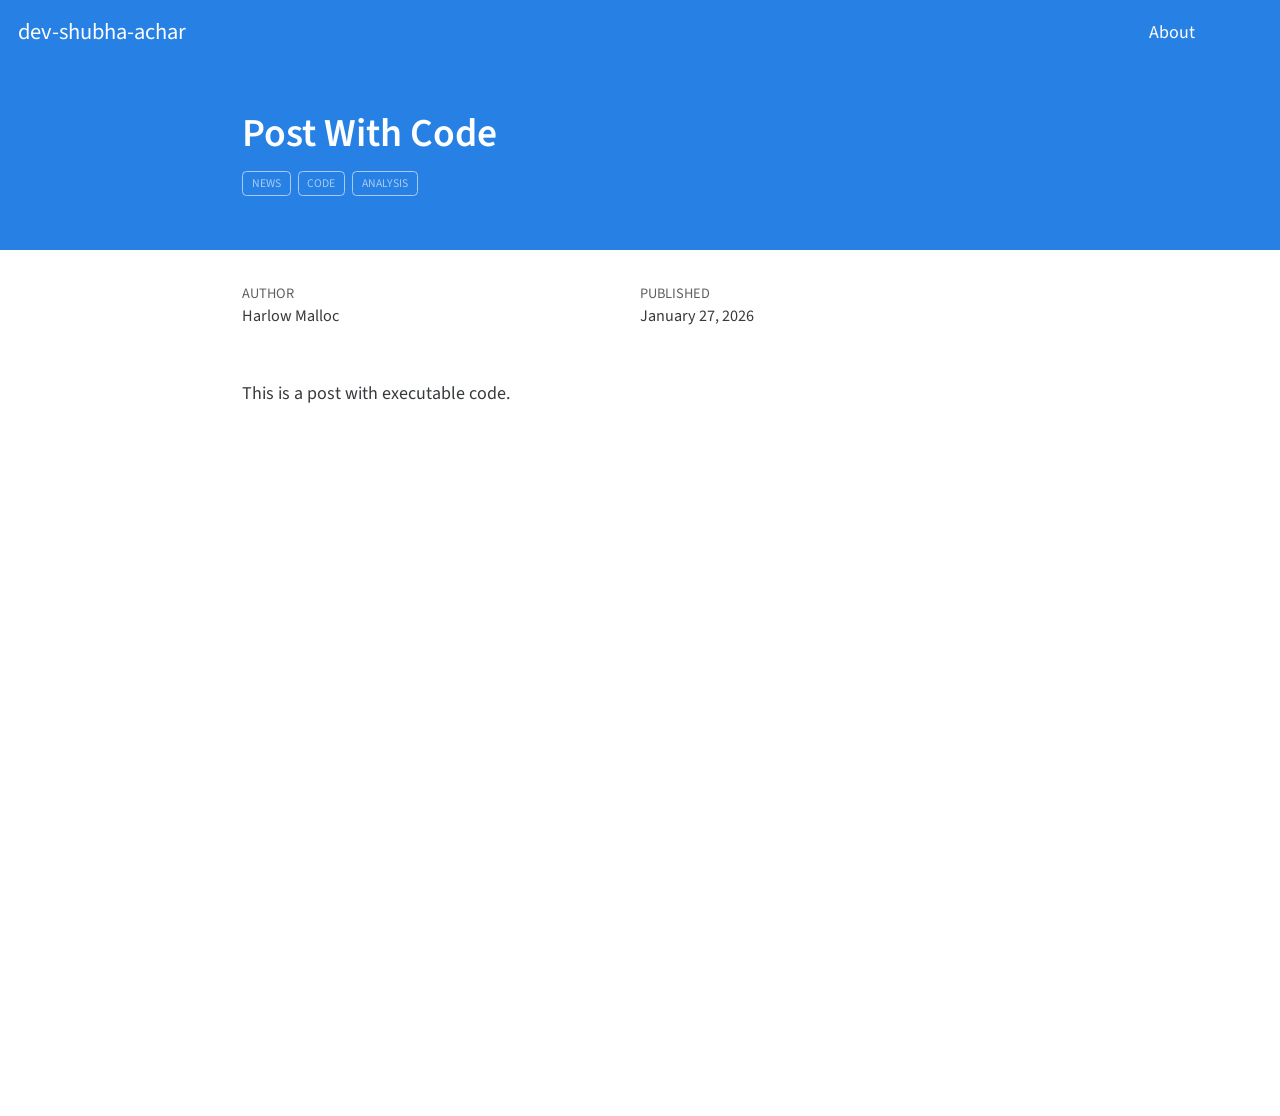
==== posts/post-with-code/index.html @ ad769912 "Built site for gh-pages" ====
<!DOCTYPE html>
<html xmlns="http://www.w3.org/1999/xhtml" lang="en" xml:lang="en"><head>

<meta charset="utf-8">
<meta name="generator" content="quarto-1.1.251">

<meta name="viewport" content="width=device-width, initial-scale=1.0, user-scalable=yes">

<meta name="author" content="Harlow Malloc">
<meta name="dcterms.date" content="2026-01-27">

<title>dev-shubha-achar - Post With Code</title>
<style>
code{white-space: pre-wrap;}
span.smallcaps{font-variant: small-caps;}
div.columns{display: flex; gap: min(4vw, 1.5em);}
div.column{flex: auto; overflow-x: auto;}
div.hanging-indent{margin-left: 1.5em; text-indent: -1.5em;}
ul.task-list{list-style: none;}
ul.task-list li input[type="checkbox"] {
  width: 0.8em;
  margin: 0 0.8em 0.2em -1.6em;
  vertical-align: middle;
}
</style>


<script src="../../site_libs/quarto-nav/quarto-nav.js"></script>
<script src="../../site_libs/quarto-nav/headroom.min.js"></script>
<script src="../../site_libs/clipboard/clipboard.min.js"></script>
<script src="../../site_libs/quarto-search/autocomplete.umd.js"></script>
<script src="../../site_libs/quarto-search/fuse.min.js"></script>
<script src="../../site_libs/quarto-search/quarto-search.js"></script>
<meta name="quarto:offset" content="../../">
<script src="../../site_libs/quarto-html/quarto.js"></script>
<script src="../../site_libs/quarto-html/popper.min.js"></script>
<script src="../../site_libs/quarto-html/tippy.umd.min.js"></script>
<script src="../../site_libs/quarto-html/anchor.min.js"></script>
<link href="../../site_libs/quarto-html/tippy.css" rel="stylesheet">
<link href="../../site_libs/quarto-html/quarto-syntax-highlighting.css" rel="stylesheet" id="quarto-text-highlighting-styles">
<script src="../../site_libs/bootstrap/bootstrap.min.js"></script>
<link href="../../site_libs/bootstrap/bootstrap-icons.css" rel="stylesheet">
<link href="../../site_libs/bootstrap/bootstrap.min.css" rel="stylesheet" id="quarto-bootstrap" data-mode="light">
<script id="quarto-search-options" type="application/json">{
  "location": "navbar",
  "copy-button": false,
  "collapse-after": 3,
  "panel-placement": "end",
  "type": "overlay",
  "limit": 20,
  "language": {
    "search-no-results-text": "No results",
    "search-matching-documents-text": "matching documents",
    "search-copy-link-title": "Copy link to search",
    "search-hide-matches-text": "Hide additional matches",
    "search-more-match-text": "more match in this document",
    "search-more-matches-text": "more matches in this document",
    "search-clear-button-title": "Clear",
    "search-detached-cancel-button-title": "Cancel",
    "search-submit-button-title": "Submit"
  }
}</script>


<link rel="stylesheet" href="../../styles.css">
</head>

<body class="nav-fixed fullcontent">

<div id="quarto-search-results"></div>
  <header id="quarto-header" class="headroom fixed-top">
    <nav class="navbar navbar-expand-lg navbar-dark ">
      <div class="navbar-container container-fluid">
      <div class="navbar-brand-container">
    <a class="navbar-brand" href="../../index.html">
    <span class="navbar-title">dev-shubha-achar</span>
    </a>
  </div>
          <button class="navbar-toggler" type="button" data-bs-toggle="collapse" data-bs-target="#navbarCollapse" aria-controls="navbarCollapse" aria-expanded="false" aria-label="Toggle navigation" onclick="if (window.quartoToggleHeadroom) { window.quartoToggleHeadroom(); }">
  <span class="navbar-toggler-icon"></span>
</button>
          <div class="collapse navbar-collapse" id="navbarCollapse">
            <ul class="navbar-nav navbar-nav-scroll ms-auto">
  <li class="nav-item">
    <a class="nav-link" href="../../about.html">About</a>
  </li>  
  <li class="nav-item compact">
    <a class="nav-link" href="https://github.com/dev-shubha-achar"><i class="bi bi-github" role="img">
</i> 
 </a>
  </li>  
  <li class="nav-item compact">
    <a class="nav-link" href="https://x.com/AcharShubha"><i class="bi bi-x" role="img">
</i> 
 </a>
  </li>  
</ul>
              <div id="quarto-search" class="" title="Search"></div>
          </div> <!-- /navcollapse -->
      </div> <!-- /container-fluid -->
    </nav>
</header>
<!-- content -->
<header id="title-block-header" class="quarto-title-block default page-columns page-full">
  <div class="quarto-title-banner page-columns page-full">
    <div class="quarto-title column-body">
      <h1 class="title">Post With Code</h1>
                                <div class="quarto-categories">
                <div class="quarto-category">news</div>
                <div class="quarto-category">code</div>
                <div class="quarto-category">analysis</div>
              </div>
                  </div>
  </div>
    
  
  <div class="quarto-title-meta">

      <div>
      <div class="quarto-title-meta-heading">Author</div>
      <div class="quarto-title-meta-contents">
               <p>Harlow Malloc </p>
            </div>
    </div>
      
      <div>
      <div class="quarto-title-meta-heading">Published</div>
      <div class="quarto-title-meta-contents">
        <p class="date">January 27, 2026</p>
      </div>
    </div>
      
    </div>
    
  
  </header><div id="quarto-content" class="quarto-container page-columns page-rows-contents page-layout-article page-navbar">
<!-- sidebar -->
<!-- margin-sidebar -->
    
<!-- main -->
<main class="content quarto-banner-title-block" id="quarto-document-content">




<p>This is a post with executable code.</p>



</main> <!-- /main -->
<script id="quarto-html-after-body" type="application/javascript">
window.document.addEventListener("DOMContentLoaded", function (event) {
  const toggleBodyColorMode = (bsSheetEl) => {
    const mode = bsSheetEl.getAttribute("data-mode");
    const bodyEl = window.document.querySelector("body");
    if (mode === "dark") {
      bodyEl.classList.add("quarto-dark");
      bodyEl.classList.remove("quarto-light");
    } else {
      bodyEl.classList.add("quarto-light");
      bodyEl.classList.remove("quarto-dark");
    }
  }
  const toggleBodyColorPrimary = () => {
    const bsSheetEl = window.document.querySelector("link#quarto-bootstrap");
    if (bsSheetEl) {
      toggleBodyColorMode(bsSheetEl);
    }
  }
  toggleBodyColorPrimary();  
  const icon = "";
  const anchorJS = new window.AnchorJS();
  anchorJS.options = {
    placement: 'right',
    icon: icon
  };
  anchorJS.add('.anchored');
  const clipboard = new window.ClipboardJS('.code-copy-button', {
    target: function(trigger) {
      return trigger.previousElementSibling;
    }
  });
  clipboard.on('success', function(e) {
    // button target
    const button = e.trigger;
    // don't keep focus
    button.blur();
    // flash "checked"
    button.classList.add('code-copy-button-checked');
    var currentTitle = button.getAttribute("title");
    button.setAttribute("title", "Copied!");
    setTimeout(function() {
      button.setAttribute("title", currentTitle);
      button.classList.remove('code-copy-button-checked');
    }, 1000);
    // clear code selection
    e.clearSelection();
  });
  function tippyHover(el, contentFn) {
    const config = {
      allowHTML: true,
      content: contentFn,
      maxWidth: 500,
      delay: 100,
      arrow: false,
      appendTo: function(el) {
          return el.parentElement;
      },
      interactive: true,
      interactiveBorder: 10,
      theme: 'quarto',
      placement: 'bottom-start'
    };
    window.tippy(el, config); 
  }
  const noterefs = window.document.querySelectorAll('a[role="doc-noteref"]');
  for (var i=0; i<noterefs.length; i++) {
    const ref = noterefs[i];
    tippyHover(ref, function() {
      // use id or data attribute instead here
      let href = ref.getAttribute('data-footnote-href') || ref.getAttribute('href');
      try { href = new URL(href).hash; } catch {}
      const id = href.replace(/^#\/?/, "");
      const note = window.document.getElementById(id);
      return note.innerHTML;
    });
  }
  var bibliorefs = window.document.querySelectorAll('a[role="doc-biblioref"]');
  for (var i=0; i<bibliorefs.length; i++) {
    const ref = bibliorefs[i];
    const cites = ref.parentNode.getAttribute('data-cites').split(' ');
    tippyHover(ref, function() {
      var popup = window.document.createElement('div');
      cites.forEach(function(cite) {
        var citeDiv = window.document.createElement('div');
        citeDiv.classList.add('hanging-indent');
        citeDiv.classList.add('csl-entry');
        var biblioDiv = window.document.getElementById('ref-' + cite);
        if (biblioDiv) {
          citeDiv.innerHTML = biblioDiv.innerHTML;
        }
        popup.appendChild(citeDiv);
      });
      return popup.innerHTML;
    });
  }
});
</script>
</div> <!-- /content -->



</body></html>
---- site_libs/quarto-html/tippy.css ----
.tippy-box[data-animation=fade][data-state=hidden]{opacity:0}[data-tippy-root]{max-width:calc(100vw - 10px)}.tippy-box{position:relative;background-color:#333;color:#fff;border-radius:4px;font-size:14px;line-height:1.4;white-space:normal;outline:0;transition-property:transform,visibility,opacity}.tippy-box[data-placement^=top]>.tippy-arrow{bottom:0}.tippy-box[data-placement^=top]>.tippy-arrow:before{bottom:-7px;left:0;border-width:8px 8px 0;border-top-color:initial;transform-origin:center top}.tippy-box[data-placement^=bottom]>.tippy-arrow{top:0}.tippy-box[data-placement^=bottom]>.tippy-arrow:before{top:-7px;left:0;border-width:0 8px 8px;border-bottom-color:initial;transform-origin:center bottom}.tippy-box[data-placement^=left]>.tippy-arrow{right:0}.tippy-box[data-placement^=left]>.tippy-arrow:before{border-width:8px 0 8px 8px;border-left-color:initial;right:-7px;transform-origin:center left}.tippy-box[data-placement^=right]>.tippy-arrow{left:0}.tippy-box[data-placement^=right]>.tippy-arrow:before{left:-7px;border-width:8px 8px 8px 0;border-right-color:initial;transform-origin:center right}.tippy-box[data-inertia][data-state=visible]{transition-timing-function:cubic-bezier(.54,1.5,.38,1.11)}.tippy-arrow{width:16px;height:16px;color:#333}.tippy-arrow:before{content:"";position:absolute;border-color:transparent;border-style:solid}.tippy-content{position:relative;padding:5px 9px;z-index:1}
---- styles.css ----
/* css styles */
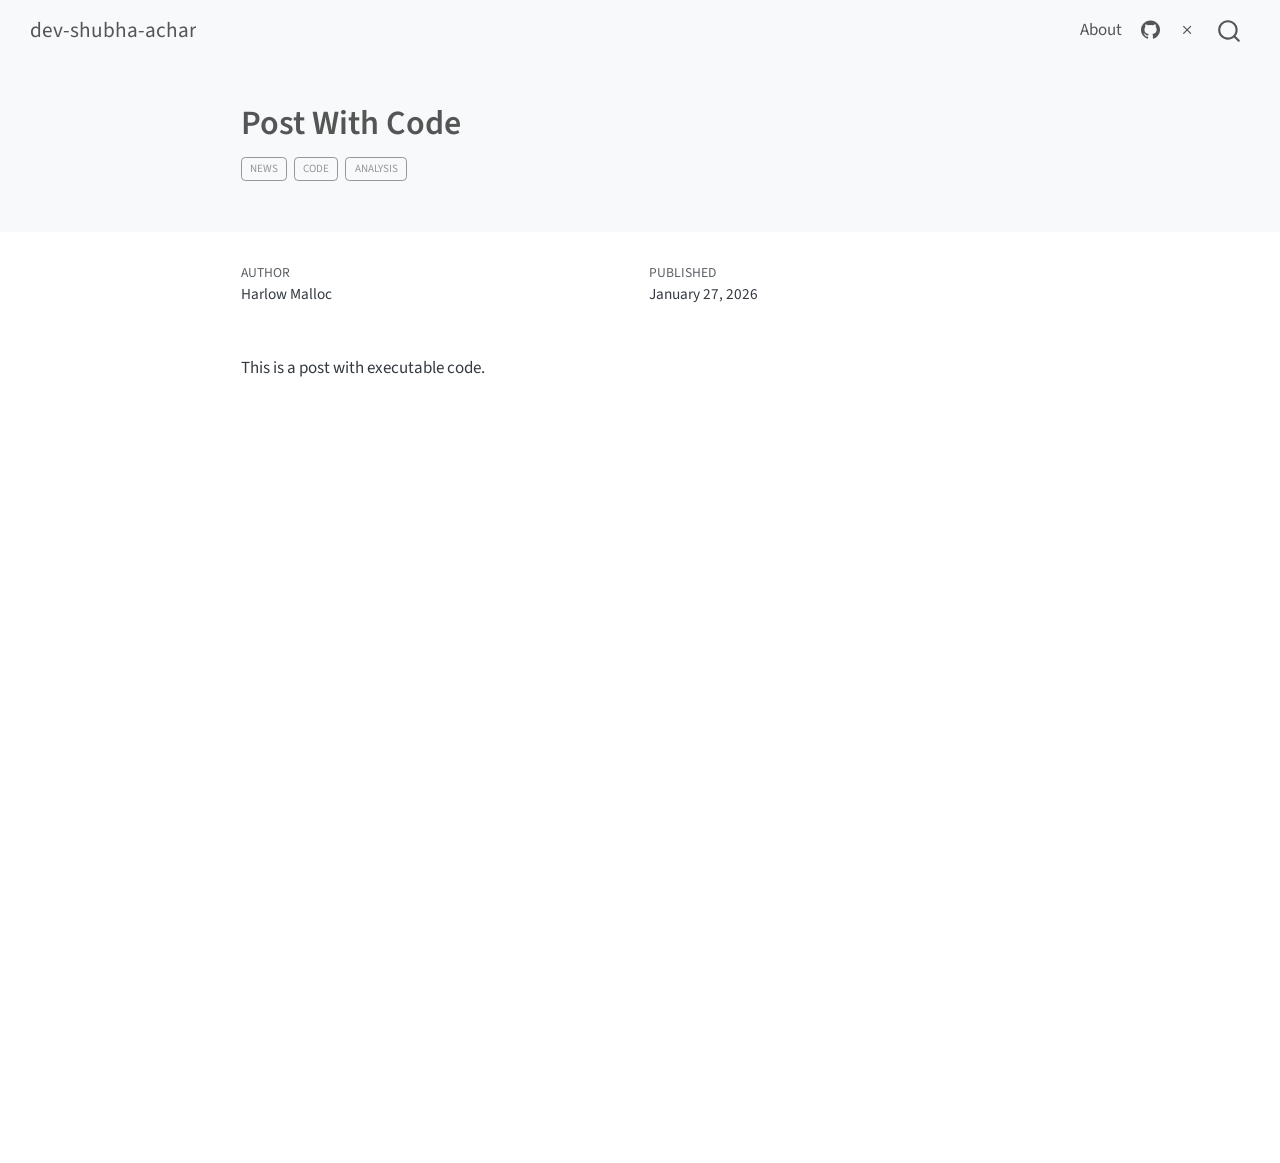
==== commit 7fe34d9d: "Built site for gh-pages" ====
--- a/posts/post-with-code/index.html
+++ b/posts/post-with-code/index.html
@@ -2,14 +2,14 @@
 <html xmlns="http://www.w3.org/1999/xhtml" lang="en" xml:lang="en"><head>
 
 <meta charset="utf-8">
-<meta name="generator" content="quarto-1.1.251">
+<meta name="generator" content="quarto-1.8.27">
 
 <meta name="viewport" content="width=device-width, initial-scale=1.0, user-scalable=yes">
 
 <meta name="author" content="Harlow Malloc">
 <meta name="dcterms.date" content="2026-01-27">
 
-<title>dev-shubha-achar - Post With Code</title>
+<title>Post With Code – dev-shubha-achar</title>
 <style>
 code{white-space: pre-wrap;}
 span.smallcaps{font-variant: small-caps;}
@@ -19,7 +19,7 @@
 ul.task-list{list-style: none;}
 ul.task-list li input[type="checkbox"] {
   width: 0.8em;
-  margin: 0 0.8em 0.2em -1.6em;
+  margin: 0 0.8em 0.2em -1em; /* quarto-specific, see https://github.com/quarto-dev/quarto-cli/issues/4556 */ 
   vertical-align: middle;
 }
 </style>
@@ -32,22 +32,30 @@
 <script src="../../site_libs/quarto-search/fuse.min.js"></script>
 <script src="../../site_libs/quarto-search/quarto-search.js"></script>
 <meta name="quarto:offset" content="../../">
-<script src="../../site_libs/quarto-html/quarto.js"></script>
+<script src="../../site_libs/quarto-html/quarto.js" type="module"></script>
+<script src="../../site_libs/quarto-html/tabsets/tabsets.js" type="module"></script>
+<script src="../../site_libs/quarto-html/axe/axe-check.js" type="module"></script>
 <script src="../../site_libs/quarto-html/popper.min.js"></script>
 <script src="../../site_libs/quarto-html/tippy.umd.min.js"></script>
 <script src="../../site_libs/quarto-html/anchor.min.js"></script>
 <link href="../../site_libs/quarto-html/tippy.css" rel="stylesheet">
-<link href="../../site_libs/quarto-html/quarto-syntax-highlighting.css" rel="stylesheet" id="quarto-text-highlighting-styles">
+<link href="../../site_libs/quarto-html/quarto-syntax-highlighting-ed96de9b727972fe78a7b5d16c58bf87.css" rel="stylesheet" id="quarto-text-highlighting-styles">
 <script src="../../site_libs/bootstrap/bootstrap.min.js"></script>
 <link href="../../site_libs/bootstrap/bootstrap-icons.css" rel="stylesheet">
-<link href="../../site_libs/bootstrap/bootstrap.min.css" rel="stylesheet" id="quarto-bootstrap" data-mode="light">
+<link href="../../site_libs/bootstrap/bootstrap-0b37c64f34216b628666a8dac638b53b.min.css" rel="stylesheet" append-hash="true" id="quarto-bootstrap" data-mode="light">
 <script id="quarto-search-options" type="application/json">{
   "location": "navbar",
   "copy-button": false,
   "collapse-after": 3,
   "panel-placement": "end",
   "type": "overlay",
-  "limit": 20,
+  "limit": 50,
+  "keyboard-shortcut": [
+    "f",
+    "/",
+    "s"
+  ],
+  "show-item-context": false,
   "language": {
     "search-no-results-text": "No results",
     "search-matching-documents-text": "matching documents",
@@ -56,8 +64,10 @@
     "search-more-match-text": "more match in this document",
     "search-more-matches-text": "more matches in this document",
     "search-clear-button-title": "Clear",
+    "search-text-placeholder": "",
     "search-detached-cancel-button-title": "Cancel",
-    "search-submit-button-title": "Submit"
+    "search-submit-button-title": "Submit",
+    "search-label": "Search"
   }
 }</script>
 
@@ -65,38 +75,41 @@
 <link rel="stylesheet" href="../../styles.css">
 </head>
 
-<body class="nav-fixed fullcontent">
+<body class="nav-fixed fullcontent quarto-light">
 
 <div id="quarto-search-results"></div>
-  <header id="quarto-header" class="headroom fixed-top">
-    <nav class="navbar navbar-expand-lg navbar-dark ">
+  <header id="quarto-header" class="headroom fixed-top quarto-banner">
+    <nav class="navbar navbar-expand-lg " data-bs-theme="dark">
       <div class="navbar-container container-fluid">
-      <div class="navbar-brand-container">
+      <div class="navbar-brand-container mx-auto">
     <a class="navbar-brand" href="../../index.html">
     <span class="navbar-title">dev-shubha-achar</span>
     </a>
   </div>
-          <button class="navbar-toggler" type="button" data-bs-toggle="collapse" data-bs-target="#navbarCollapse" aria-controls="navbarCollapse" aria-expanded="false" aria-label="Toggle navigation" onclick="if (window.quartoToggleHeadroom) { window.quartoToggleHeadroom(); }">
+            <div id="quarto-search" class="" title="Search"></div>
+          <button class="navbar-toggler" type="button" data-bs-toggle="collapse" data-bs-target="#navbarCollapse" aria-controls="navbarCollapse" role="menu" aria-expanded="false" aria-label="Toggle navigation" onclick="if (window.quartoToggleHeadroom) { window.quartoToggleHeadroom(); }">
   <span class="navbar-toggler-icon"></span>
 </button>
           <div class="collapse navbar-collapse" id="navbarCollapse">
             <ul class="navbar-nav navbar-nav-scroll ms-auto">
   <li class="nav-item">
-    <a class="nav-link" href="../../about.html">About</a>
+    <a class="nav-link" href="../../about.html"> 
+<span class="menu-text">About</span></a>
   </li>  
   <li class="nav-item compact">
-    <a class="nav-link" href="https://github.com/dev-shubha-achar"><i class="bi bi-github" role="img">
+    <a class="nav-link" href="https://github.com/dev-shubha-achar"> <i class="bi bi-github" role="img">
 </i> 
- </a>
+<span class="menu-text"></span></a>
   </li>  
   <li class="nav-item compact">
-    <a class="nav-link" href="https://x.com/AcharShubha"><i class="bi bi-x" role="img">
+    <a class="nav-link" href="https://x.com/AcharShubha"> <i class="bi bi-x" role="img">
 </i> 
- </a>
+<span class="menu-text"></span></a>
   </li>  
 </ul>
-              <div id="quarto-search" class="" title="Search"></div>
           </div> <!-- /navcollapse -->
+            <div class="quarto-navbar-tools">
+</div>
       </div> <!-- /container-fluid -->
     </nav>
 </header>
@@ -129,6 +142,7 @@
         <p class="date">January 27, 2026</p>
       </div>
     </div>
+    
       
     </div>
     
@@ -143,111 +157,415 @@
 
 
 
+
 <p>This is a post with executable code.</p>
 
 
 
 </main> <!-- /main -->
 <script id="quarto-html-after-body" type="application/javascript">
-window.document.addEventListener("DOMContentLoaded", function (event) {
-  const toggleBodyColorMode = (bsSheetEl) => {
-    const mode = bsSheetEl.getAttribute("data-mode");
-    const bodyEl = window.document.querySelector("body");
-    if (mode === "dark") {
-      bodyEl.classList.add("quarto-dark");
-      bodyEl.classList.remove("quarto-light");
-    } else {
-      bodyEl.classList.add("quarto-light");
-      bodyEl.classList.remove("quarto-dark");
-    }
-  }
-  const toggleBodyColorPrimary = () => {
-    const bsSheetEl = window.document.querySelector("link#quarto-bootstrap");
-    if (bsSheetEl) {
-      toggleBodyColorMode(bsSheetEl);
-    }
-  }
-  toggleBodyColorPrimary();  
-  const icon = "";
-  const anchorJS = new window.AnchorJS();
-  anchorJS.options = {
-    placement: 'right',
-    icon: icon
-  };
-  anchorJS.add('.anchored');
-  const clipboard = new window.ClipboardJS('.code-copy-button', {
-    target: function(trigger) {
-      return trigger.previousElementSibling;
+  window.document.addEventListener("DOMContentLoaded", function (event) {
+    const icon = "";
+    const anchorJS = new window.AnchorJS();
+    anchorJS.options = {
+      placement: 'right',
+      icon: icon
+    };
+    anchorJS.add('.anchored');
+    const isCodeAnnotation = (el) => {
+      for (const clz of el.classList) {
+        if (clz.startsWith('code-annotation-')) {                     
+          return true;
+        }
+      }
+      return false;
+    }
+    const onCopySuccess = function(e) {
+      // button target
+      const button = e.trigger;
+      // don't keep focus
+      button.blur();
+      // flash "checked"
+      button.classList.add('code-copy-button-checked');
+      var currentTitle = button.getAttribute("title");
+      button.setAttribute("title", "Copied!");
+      let tooltip;
+      if (window.bootstrap) {
+        button.setAttribute("data-bs-toggle", "tooltip");
+        button.setAttribute("data-bs-placement", "left");
+        button.setAttribute("data-bs-title", "Copied!");
+        tooltip = new bootstrap.Tooltip(button, 
+          { trigger: "manual", 
+            customClass: "code-copy-button-tooltip",
+            offset: [0, -8]});
+        tooltip.show();    
+      }
+      setTimeout(function() {
+        if (tooltip) {
+          tooltip.hide();
+          button.removeAttribute("data-bs-title");
+          button.removeAttribute("data-bs-toggle");
+          button.removeAttribute("data-bs-placement");
+        }
+        button.setAttribute("title", currentTitle);
+        button.classList.remove('code-copy-button-checked');
+      }, 1000);
+      // clear code selection
+      e.clearSelection();
+    }
+    const getTextToCopy = function(trigger) {
+      const outerScaffold = trigger.parentElement.cloneNode(true);
+      const codeEl = outerScaffold.querySelector('code');
+      for (const childEl of codeEl.children) {
+        if (isCodeAnnotation(childEl)) {
+          childEl.remove();
+        }
+      }
+      return codeEl.innerText;
+    }
+    const clipboard = new window.ClipboardJS('.code-copy-button:not([data-in-quarto-modal])', {
+      text: getTextToCopy
+    });
+    clipboard.on('success', onCopySuccess);
+    if (window.document.getElementById('quarto-embedded-source-code-modal')) {
+      const clipboardModal = new window.ClipboardJS('.code-copy-button[data-in-quarto-modal]', {
+        text: getTextToCopy,
+        container: window.document.getElementById('quarto-embedded-source-code-modal')
+      });
+      clipboardModal.on('success', onCopySuccess);
+    }
+      var localhostRegex = new RegExp(/^(?:http|https):\/\/localhost\:?[0-9]*\//);
+      var mailtoRegex = new RegExp(/^mailto:/);
+        var filterRegex = new RegExp("https:\/\/dev-shubha-achar\.github\.io\/");
+      var isInternal = (href) => {
+          return filterRegex.test(href) || localhostRegex.test(href) || mailtoRegex.test(href);
+      }
+      // Inspect non-navigation links and adorn them if external
+     var links = window.document.querySelectorAll('a[href]:not(.nav-link):not(.navbar-brand):not(.toc-action):not(.sidebar-link):not(.sidebar-item-toggle):not(.pagination-link):not(.no-external):not([aria-hidden]):not(.dropdown-item):not(.quarto-navigation-tool):not(.about-link)');
+      for (var i=0; i<links.length; i++) {
+        const link = links[i];
+        if (!isInternal(link.href)) {
+          // undo the damage that might have been done by quarto-nav.js in the case of
+          // links that we want to consider external
+          if (link.dataset.originalHref !== undefined) {
+            link.href = link.dataset.originalHref;
+          }
+        }
+      }
+    function tippyHover(el, contentFn, onTriggerFn, onUntriggerFn) {
+      const config = {
+        allowHTML: true,
+        maxWidth: 500,
+        delay: 100,
+        arrow: false,
+        appendTo: function(el) {
+            return el.parentElement;
+        },
+        interactive: true,
+        interactiveBorder: 10,
+        theme: 'quarto',
+        placement: 'bottom-start',
+      };
+      if (contentFn) {
+        config.content = contentFn;
+      }
+      if (onTriggerFn) {
+        config.onTrigger = onTriggerFn;
+      }
+      if (onUntriggerFn) {
+        config.onUntrigger = onUntriggerFn;
+      }
+      window.tippy(el, config); 
+    }
+    const noterefs = window.document.querySelectorAll('a[role="doc-noteref"]');
+    for (var i=0; i<noterefs.length; i++) {
+      const ref = noterefs[i];
+      tippyHover(ref, function() {
+        // use id or data attribute instead here
+        let href = ref.getAttribute('data-footnote-href') || ref.getAttribute('href');
+        try { href = new URL(href).hash; } catch {}
+        const id = href.replace(/^#\/?/, "");
+        const note = window.document.getElementById(id);
+        if (note) {
+          return note.innerHTML;
+        } else {
+          return "";
+        }
+      });
+    }
+    const xrefs = window.document.querySelectorAll('a.quarto-xref');
+    const processXRef = (id, note) => {
+      // Strip column container classes
+      const stripColumnClz = (el) => {
+        el.classList.remove("page-full", "page-columns");
+        if (el.children) {
+          for (const child of el.children) {
+            stripColumnClz(child);
+          }
+        }
+      }
+      stripColumnClz(note)
+      if (id === null || id.startsWith('sec-')) {
+        // Special case sections, only their first couple elements
+        const container = document.createElement("div");
+        if (note.children && note.children.length > 2) {
+          container.appendChild(note.children[0].cloneNode(true));
+          for (let i = 1; i < note.children.length; i++) {
+            const child = note.children[i];
+            if (child.tagName === "P" && child.innerText === "") {
+              continue;
+            } else {
+              container.appendChild(child.cloneNode(true));
+              break;
+            }
+          }
+          if (window.Quarto?.typesetMath) {
+            window.Quarto.typesetMath(container);
+          }
+          return container.innerHTML
+        } else {
+          if (window.Quarto?.typesetMath) {
+            window.Quarto.typesetMath(note);
+          }
+          return note.innerHTML;
+        }
+      } else {
+        // Remove any anchor links if they are present
+        const anchorLink = note.querySelector('a.anchorjs-link');
+        if (anchorLink) {
+          anchorLink.remove();
+        }
+        if (window.Quarto?.typesetMath) {
+          window.Quarto.typesetMath(note);
+        }
+        if (note.classList.contains("callout")) {
+          return note.outerHTML;
+        } else {
+          return note.innerHTML;
+        }
+      }
+    }
+    for (var i=0; i<xrefs.length; i++) {
+      const xref = xrefs[i];
+      tippyHover(xref, undefined, function(instance) {
+        instance.disable();
+        let url = xref.getAttribute('href');
+        let hash = undefined; 
+        if (url.startsWith('#')) {
+          hash = url;
+        } else {
+          try { hash = new URL(url).hash; } catch {}
+        }
+        if (hash) {
+          const id = hash.replace(/^#\/?/, "");
+          const note = window.document.getElementById(id);
+          if (note !== null) {
+            try {
+              const html = processXRef(id, note.cloneNode(true));
+              instance.setContent(html);
+            } finally {
+              instance.enable();
+              instance.show();
+            }
+          } else {
+            // See if we can fetch this
+            fetch(url.split('#')[0])
+            .then(res => res.text())
+            .then(html => {
+              const parser = new DOMParser();
+              const htmlDoc = parser.parseFromString(html, "text/html");
+              const note = htmlDoc.getElementById(id);
+              if (note !== null) {
+                const html = processXRef(id, note);
+                instance.setContent(html);
+              } 
+            }).finally(() => {
+              instance.enable();
+              instance.show();
+            });
+          }
+        } else {
+          // See if we can fetch a full url (with no hash to target)
+          // This is a special case and we should probably do some content thinning / targeting
+          fetch(url)
+          .then(res => res.text())
+          .then(html => {
+            const parser = new DOMParser();
+            const htmlDoc = parser.parseFromString(html, "text/html");
+            const note = htmlDoc.querySelector('main.content');
+            if (note !== null) {
+              // This should only happen for chapter cross references
+              // (since there is no id in the URL)
+              // remove the first header
+              if (note.children.length > 0 && note.children[0].tagName === "HEADER") {
+                note.children[0].remove();
+              }
+              const html = processXRef(null, note);
+              instance.setContent(html);
+            } 
+          }).finally(() => {
+            instance.enable();
+            instance.show();
+          });
+        }
+      }, function(instance) {
+      });
+    }
+        let selectedAnnoteEl;
+        const selectorForAnnotation = ( cell, annotation) => {
+          let cellAttr = 'data-code-cell="' + cell + '"';
+          let lineAttr = 'data-code-annotation="' +  annotation + '"';
+          const selector = 'span[' + cellAttr + '][' + lineAttr + ']';
+          return selector;
+        }
+        const selectCodeLines = (annoteEl) => {
+          const doc = window.document;
+          const targetCell = annoteEl.getAttribute("data-target-cell");
+          const targetAnnotation = annoteEl.getAttribute("data-target-annotation");
+          const annoteSpan = window.document.querySelector(selectorForAnnotation(targetCell, targetAnnotation));
+          const lines = annoteSpan.getAttribute("data-code-lines").split(",");
+          const lineIds = lines.map((line) => {
+            return targetCell + "-" + line;
+          })
+          let top = null;
+          let height = null;
+          let parent = null;
+          if (lineIds.length > 0) {
+              //compute the position of the single el (top and bottom and make a div)
+              const el = window.document.getElementById(lineIds[0]);
+              top = el.offsetTop;
+              height = el.offsetHeight;
+              parent = el.parentElement.parentElement;
+            if (lineIds.length > 1) {
+              const lastEl = window.document.getElementById(lineIds[lineIds.length - 1]);
+              const bottom = lastEl.offsetTop + lastEl.offsetHeight;
+              height = bottom - top;
+            }
+            if (top !== null && height !== null && parent !== null) {
+              // cook up a div (if necessary) and position it 
+              let div = window.document.getElementById("code-annotation-line-highlight");
+              if (div === null) {
+                div = window.document.createElement("div");
+                div.setAttribute("id", "code-annotation-line-highlight");
+                div.style.position = 'absolute';
+                parent.appendChild(div);
+              }
+              div.style.top = top - 2 + "px";
+              div.style.height = height + 4 + "px";
+              div.style.left = 0;
+              let gutterDiv = window.document.getElementById("code-annotation-line-highlight-gutter");
+              if (gutterDiv === null) {
+                gutterDiv = window.document.createElement("div");
+                gutterDiv.setAttribute("id", "code-annotation-line-highlight-gutter");
+                gutterDiv.style.position = 'absolute';
+                const codeCell = window.document.getElementById(targetCell);
+                const gutter = codeCell.querySelector('.code-annotation-gutter');
+                gutter.appendChild(gutterDiv);
+              }
+              gutterDiv.style.top = top - 2 + "px";
+              gutterDiv.style.height = height + 4 + "px";
+            }
+            selectedAnnoteEl = annoteEl;
+          }
+        };
+        const unselectCodeLines = () => {
+          const elementsIds = ["code-annotation-line-highlight", "code-annotation-line-highlight-gutter"];
+          elementsIds.forEach((elId) => {
+            const div = window.document.getElementById(elId);
+            if (div) {
+              div.remove();
+            }
+          });
+          selectedAnnoteEl = undefined;
+        };
+          // Handle positioning of the toggle
+      window.addEventListener(
+        "resize",
+        throttle(() => {
+          elRect = undefined;
+          if (selectedAnnoteEl) {
+            selectCodeLines(selectedAnnoteEl);
+          }
+        }, 10)
+      );
+      function throttle(fn, ms) {
+      let throttle = false;
+      let timer;
+        return (...args) => {
+          if(!throttle) { // first call gets through
+              fn.apply(this, args);
+              throttle = true;
+          } else { // all the others get throttled
+              if(timer) clearTimeout(timer); // cancel #2
+              timer = setTimeout(() => {
+                fn.apply(this, args);
+                timer = throttle = false;
+              }, ms);
+          }
+        };
+      }
+        // Attach click handler to the DT
+        const annoteDls = window.document.querySelectorAll('dt[data-target-cell]');
+        for (const annoteDlNode of annoteDls) {
+          annoteDlNode.addEventListener('click', (event) => {
+            const clickedEl = event.target;
+            if (clickedEl !== selectedAnnoteEl) {
+              unselectCodeLines();
+              const activeEl = window.document.querySelector('dt[data-target-cell].code-annotation-active');
+              if (activeEl) {
+                activeEl.classList.remove('code-annotation-active');
+              }
+              selectCodeLines(clickedEl);
+              clickedEl.classList.add('code-annotation-active');
+            } else {
+              // Unselect the line
+              unselectCodeLines();
+              clickedEl.classList.remove('code-annotation-active');
+            }
+          });
+        }
+    const findCites = (el) => {
+      const parentEl = el.parentElement;
+      if (parentEl) {
+        const cites = parentEl.dataset.cites;
+        if (cites) {
+          return {
+            el,
+            cites: cites.split(' ')
+          };
+        } else {
+          return findCites(el.parentElement)
+        }
+      } else {
+        return undefined;
+      }
+    };
+    var bibliorefs = window.document.querySelectorAll('a[role="doc-biblioref"]');
+    for (var i=0; i<bibliorefs.length; i++) {
+      const ref = bibliorefs[i];
+      const citeInfo = findCites(ref);
+      if (citeInfo) {
+        tippyHover(citeInfo.el, function() {
+          var popup = window.document.createElement('div');
+          citeInfo.cites.forEach(function(cite) {
+            var citeDiv = window.document.createElement('div');
+            citeDiv.classList.add('hanging-indent');
+            citeDiv.classList.add('csl-entry');
+            var biblioDiv = window.document.getElementById('ref-' + cite);
+            if (biblioDiv) {
+              citeDiv.innerHTML = biblioDiv.innerHTML;
+            }
+            popup.appendChild(citeDiv);
+          });
+          return popup.innerHTML;
+        });
+      }
     }
   });
-  clipboard.on('success', function(e) {
-    // button target
-    const button = e.trigger;
-    // don't keep focus
-    button.blur();
-    // flash "checked"
-    button.classList.add('code-copy-button-checked');
-    var currentTitle = button.getAttribute("title");
-    button.setAttribute("title", "Copied!");
-    setTimeout(function() {
-      button.setAttribute("title", currentTitle);
-      button.classList.remove('code-copy-button-checked');
-    }, 1000);
-    // clear code selection
-    e.clearSelection();
-  });
-  function tippyHover(el, contentFn) {
-    const config = {
-      allowHTML: true,
-      content: contentFn,
-      maxWidth: 500,
-      delay: 100,
-      arrow: false,
-      appendTo: function(el) {
-          return el.parentElement;
-      },
-      interactive: true,
-      interactiveBorder: 10,
-      theme: 'quarto',
-      placement: 'bottom-start'
-    };
-    window.tippy(el, config); 
-  }
-  const noterefs = window.document.querySelectorAll('a[role="doc-noteref"]');
-  for (var i=0; i<noterefs.length; i++) {
-    const ref = noterefs[i];
-    tippyHover(ref, function() {
-      // use id or data attribute instead here
-      let href = ref.getAttribute('data-footnote-href') || ref.getAttribute('href');
-      try { href = new URL(href).hash; } catch {}
-      const id = href.replace(/^#\/?/, "");
-      const note = window.document.getElementById(id);
-      return note.innerHTML;
-    });
-  }
-  var bibliorefs = window.document.querySelectorAll('a[role="doc-biblioref"]');
-  for (var i=0; i<bibliorefs.length; i++) {
-    const ref = bibliorefs[i];
-    const cites = ref.parentNode.getAttribute('data-cites').split(' ');
-    tippyHover(ref, function() {
-      var popup = window.document.createElement('div');
-      cites.forEach(function(cite) {
-        var citeDiv = window.document.createElement('div');
-        citeDiv.classList.add('hanging-indent');
-        citeDiv.classList.add('csl-entry');
-        var biblioDiv = window.document.getElementById('ref-' + cite);
-        if (biblioDiv) {
-          citeDiv.innerHTML = biblioDiv.innerHTML;
-        }
-        popup.appendChild(citeDiv);
-      });
-      return popup.innerHTML;
-    });
-  }
-});
-</script>
+  </script>
 </div> <!-- /content -->
 
 
 
+
 </body></html>
--- a/site_libs/quarto-html/quarto-syntax-highlighting-ed96de9b727972fe78a7b5d16c58bf87.css
+++ b/site_libs/quarto-html/quarto-syntax-highlighting-ed96de9b727972fe78a7b5d16c58bf87.css
@@ -0,0 +1,236 @@
+/* quarto syntax highlight colors */
+:root {
+  --quarto-hl-ot-color: #003B4F;
+  --quarto-hl-at-color: #657422;
+  --quarto-hl-ss-color: #20794D;
+  --quarto-hl-an-color: #5E5E5E;
+  --quarto-hl-fu-color: #4758AB;
+  --quarto-hl-st-color: #20794D;
+  --quarto-hl-cf-color: #003B4F;
+  --quarto-hl-op-color: #5E5E5E;
+  --quarto-hl-er-color: #AD0000;
+  --quarto-hl-bn-color: #AD0000;
+  --quarto-hl-al-color: #AD0000;
+  --quarto-hl-va-color: #111111;
+  --quarto-hl-bu-color: inherit;
+  --quarto-hl-ex-color: inherit;
+  --quarto-hl-pp-color: #AD0000;
+  --quarto-hl-in-color: #5E5E5E;
+  --quarto-hl-vs-color: #20794D;
+  --quarto-hl-wa-color: #5E5E5E;
+  --quarto-hl-do-color: #5E5E5E;
+  --quarto-hl-im-color: #00769E;
+  --quarto-hl-ch-color: #20794D;
+  --quarto-hl-dt-color: #AD0000;
+  --quarto-hl-fl-color: #AD0000;
+  --quarto-hl-co-color: #5E5E5E;
+  --quarto-hl-cv-color: #5E5E5E;
+  --quarto-hl-cn-color: #8f5902;
+  --quarto-hl-sc-color: #5E5E5E;
+  --quarto-hl-dv-color: #AD0000;
+  --quarto-hl-kw-color: #003B4F;
+}
+
+/* other quarto variables */
+:root {
+  --quarto-font-monospace: SFMono-Regular, Menlo, Monaco, Consolas, "Liberation Mono", "Courier New", monospace;
+}
+
+/* syntax highlight based on Pandoc's rules */
+pre > code.sourceCode > span {
+  color: #003B4F;
+}
+
+code.sourceCode > span {
+  color: #003B4F;
+}
+
+div.sourceCode,
+div.sourceCode pre.sourceCode {
+  color: #003B4F;
+}
+
+/* Normal */
+code span {
+  color: #003B4F;
+}
+
+/* Alert */
+code span.al {
+  color: #AD0000;
+  font-style: inherit;
+}
+
+/* Annotation */
+code span.an {
+  color: #5E5E5E;
+  font-style: inherit;
+}
+
+/* Attribute */
+code span.at {
+  color: #657422;
+  font-style: inherit;
+}
+
+/* BaseN */
+code span.bn {
+  color: #AD0000;
+  font-style: inherit;
+}
+
+/* BuiltIn */
+code span.bu {
+  font-style: inherit;
+}
+
+/* ControlFlow */
+code span.cf {
+  color: #003B4F;
+  font-weight: bold;
+  font-style: inherit;
+}
+
+/* Char */
+code span.ch {
+  color: #20794D;
+  font-style: inherit;
+}
+
+/* Constant */
+code span.cn {
+  color: #8f5902;
+  font-style: inherit;
+}
+
+/* Comment */
+code span.co {
+  color: #5E5E5E;
+  font-style: inherit;
+}
+
+/* CommentVar */
+code span.cv {
+  color: #5E5E5E;
+  font-style: italic;
+}
+
+/* Documentation */
+code span.do {
+  color: #5E5E5E;
+  font-style: italic;
+}
+
+/* DataType */
+code span.dt {
+  color: #AD0000;
+  font-style: inherit;
+}
+
+/* DecVal */
+code span.dv {
+  color: #AD0000;
+  font-style: inherit;
+}
+
+/* Error */
+code span.er {
+  color: #AD0000;
+  font-style: inherit;
+}
+
+/* Extension */
+code span.ex {
+  font-style: inherit;
+}
+
+/* Float */
+code span.fl {
+  color: #AD0000;
+  font-style: inherit;
+}
+
+/* Function */
+code span.fu {
+  color: #4758AB;
+  font-style: inherit;
+}
+
+/* Import */
+code span.im {
+  color: #00769E;
+  font-style: inherit;
+}
+
+/* Information */
+code span.in {
+  color: #5E5E5E;
+  font-style: inherit;
+}
+
+/* Keyword */
+code span.kw {
+  color: #003B4F;
+  font-weight: bold;
+  font-style: inherit;
+}
+
+/* Operator */
+code span.op {
+  color: #5E5E5E;
+  font-style: inherit;
+}
+
+/* Other */
+code span.ot {
+  color: #003B4F;
+  font-style: inherit;
+}
+
+/* Preprocessor */
+code span.pp {
+  color: #AD0000;
+  font-style: inherit;
+}
+
+/* SpecialChar */
+code span.sc {
+  color: #5E5E5E;
+  font-style: inherit;
+}
+
+/* SpecialString */
+code span.ss {
+  color: #20794D;
+  font-style: inherit;
+}
+
+/* String */
+code span.st {
+  color: #20794D;
+  font-style: inherit;
+}
+
+/* Variable */
+code span.va {
+  color: #111111;
+  font-style: inherit;
+}
+
+/* VerbatimString */
+code span.vs {
+  color: #20794D;
+  font-style: inherit;
+}
+
+/* Warning */
+code span.wa {
+  color: #5E5E5E;
+  font-style: italic;
+}
+
+.prevent-inlining {
+  content: "</";
+}
+
+/*# sourceMappingURL=0920dd6d7437995b8cdf7429764427b1.css.map */
